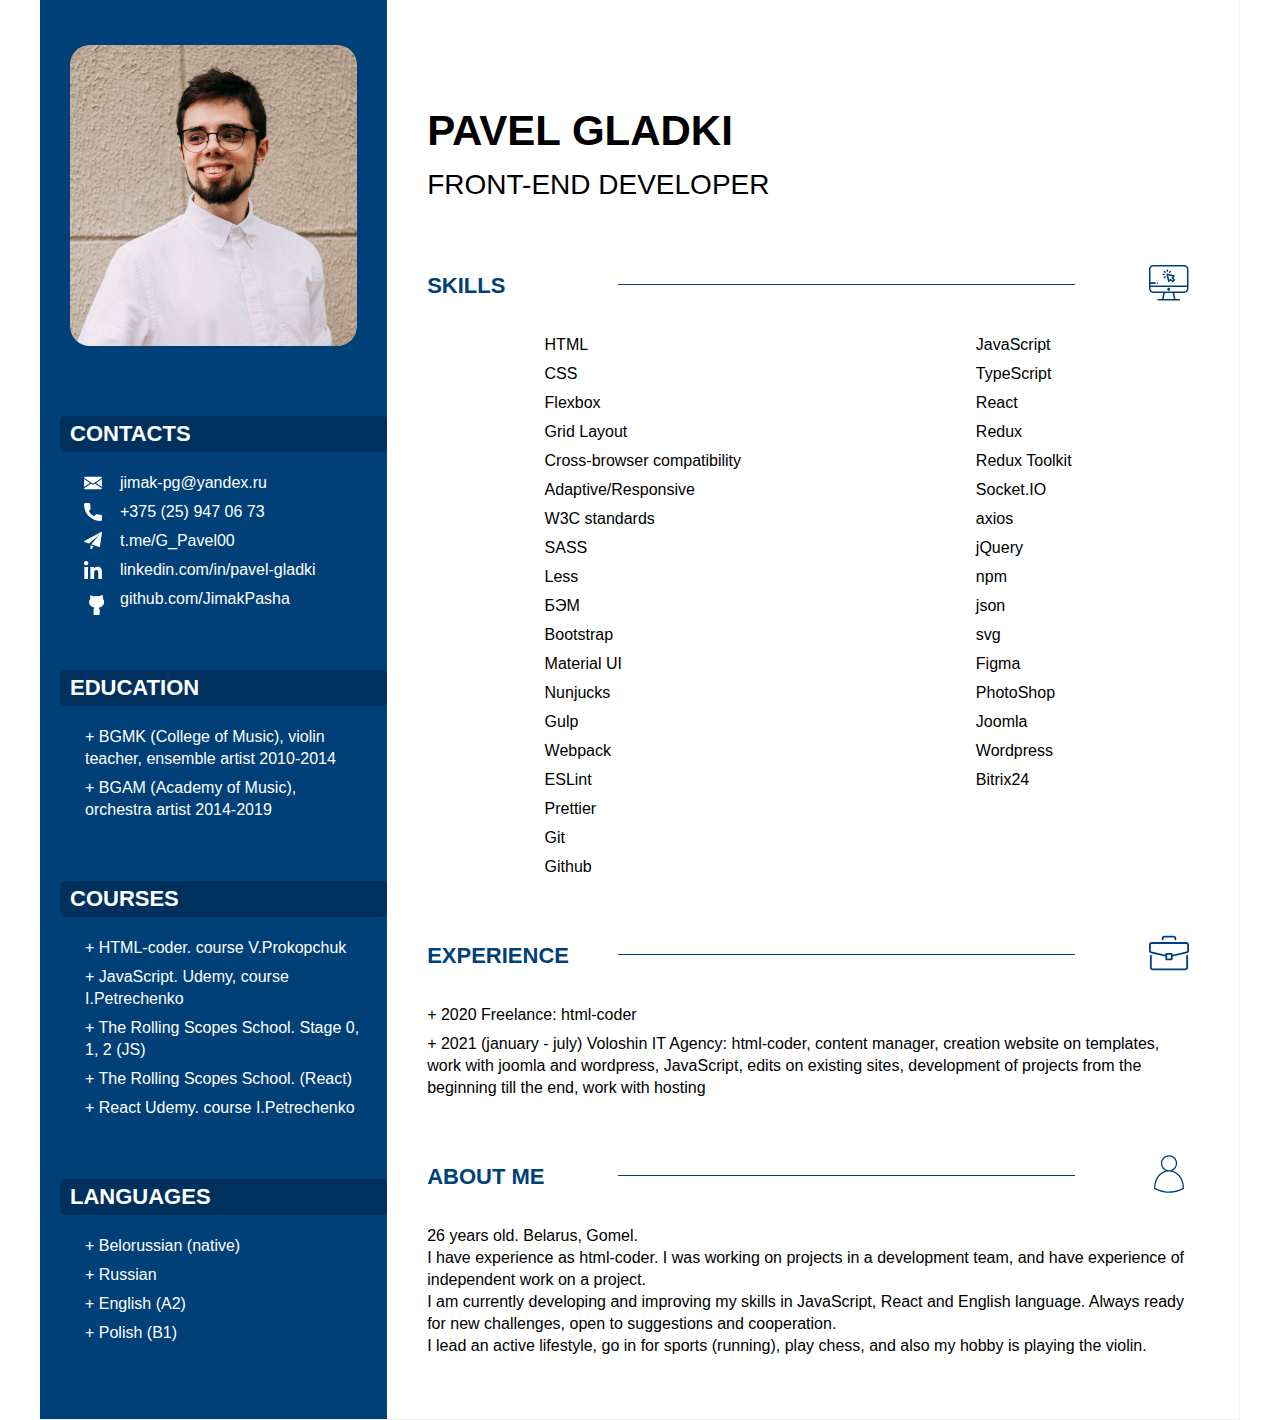
==== index.html @ 6c715ad6 "feat: add technologes" ====
<!DOCTYPE html>
<html lang="ru">

<head>
	<meta charset="UTF-8">
	<meta name="viewport" content="width=1200">
	<title>Pavel Gladki</title>
	<link rel="stylesheet" href="style.min.css">
	<link rel="shor tcut icon" href="assets/images/favicon.ico">
</head>

<body>

	<main class="main">
		<aside class="aside">
			<img class="aside__img" src="assets/images/avatar.jpg" alt="pavel">
			<div class="aside__content">
				<div class="contacts aside__block">
					<h4 class="contacts__title title aside__title">
						Contacts
					</h4>
					<ul class="contacts__list aside__list">
						<li class="contacts__item contacts__item--mail">
							<a class="contacts__item-link" href="mailto:jimak-pg@yandex.ru">
								jimak-pg@yandex.ru
							</a>
						</li>
						<li class="contacts__item contacts__item--phone">
							<a class="contacts__item-link" href="tel:+375259470673">
								+375 (25) 947 06 73
							</a>
						</li>
						<li class="contacts__item contacts__item--telegram">
							<a class="contacts__item-link" href="https://t.me/G_Pavel00" target="_blank">
								t.me/G_Pavel00
							</a>
						</li>
						<li class="contacts__item contacts__item--in">
							<a class="contacts__item-link" href="https://www.linkedin.com/in/pavel-gladki" target="_blank">
								linkedin.com/in/pavel-gladki
							</a>
						</li>
						<li class="contacts__item contacts__item--gh">
							<a class="contacts__item-link" href="https://github.com/JimakPasha" target="_blank">
								github.com/JimakPasha
							</a>
						</li>
					</ul>
				</div>
				<div class="education aside__block">
					<h4 class="education__title title aside__title">
						Education
					</h4>
					<ul class="education__list aside__list">
						<li class="education__item">
							+ BGMK (College of Music), violin teacher, ensemble artist 2010-2014
						</li>
						<li class="education__item">
							+ BGAM (Academy of Music), orchestra artist 2014-2019
						</li>
					</ul>
				</div>
				<div class="courses aside__block">
					<h4 class="courses__title title aside__title">
						Courses
					</h4>
					<ul class="courses__list aside__list">
						<li class="courses__item">
							+ HTML-coder. course V.Prokopchuk
						</li>
						<li class="courses__item">
							+ JavaScript. Udemy, course I.Petrechenko
						</li>
						<li class="courses__item">
							+ The Rolling Scopes School. Stage 0, 1, 2 (JS)
						</li>
						<li class="courses__item">
							+ The Rolling Scopes School. (React)
						</li>
						<li class="courses__item">
							+ React Udemy. course I.Petrechenko
						</li>
					</ul>
				</div>
				<div class="languages aside__block">
					<h4 class="languages__title title aside__title">
						Languages
					</h4>
					<ul class="languages__list aside__list">
						<li class="languages__item">
							+ Belorussian (native)
						</li>
						<li class="languages__item">
							+ Russian
						</li>
						<li class="languages__item">
							+ English (A2)
						</li>
						<li class="languages__item">
							+ Polish (B1)
						</li>
					</ul>
				</div>
			</div>
		</aside>
		<section class="content">
			<div class="person">
				<h1 class="person__title">
					Pavel Gladki
				</h1>
				<h2 class="person__subtitle">
					Front-end Developer
				</h2>
			</div>
			<div class="skills content__block">
				<h4 class="skills__title title content__title">
					Skills
				</h4>
				<div class="skills__list-box">
					<ul class="skills__list">
						<li class="skills__item">HTML</li>
						<li class="skills__item">CSS</li>
						<li class="skills__item">Flexbox</li>
						<li class="skills__item">Grid Layout</li>
						<li class="skills__item">Cross-browser compatibility</li>
						<li class="skills__item">Adaptive/Responsive</li>
						<li class="skills__item">W3C standards</li>
						<li class="skills__item">SASS</li>
						<li class="skills__item">Less</li>
						<li class="skills__item">БЭМ</li>
						<li class="skills__item">Bootstrap</li>
						<li class="skills__item">Material UI</li>
						<li class="skills__item">Nunjucks</li>
						<li class="skills__item">Gulp</li>
						<li class="skills__item">Webpack</li>
						<li class="skills__item">ESLint</li>
						<li class="skills__item">Prettier</li>
						<li class="skills__item">Git</li>
						<li class="skills__item">Github</li>
					</ul>
					<ul class="skills__list">
						<li class="skills__item">JavaScript</li>
						<li class="skills__item">TypeScript</li>
						<li class="skills__item">React</li>
						<li class="skills__item">Redux</li>
						<li class="skills__item">Redux Toolkit</li>
						<li class="skills__item">Socket.IO</li>
						<li class="skills__item">axios</li>
						<li class="skills__item">jQuery</li>
						<li class="skills__item">npm</li>
						<li class="skills__item">json</li>
						<li class="skills__item">svg</li>
						<li class="skills__item">Figma</li>
						<li class="skills__item">PhotoShop</li>
						<li class="skills__item">Joomla</li>
						<li class="skills__item">Wordpress</li>
						<li class="skills__item">Bitrix24</li>
					</ul>
				</div>
			</div>
			<div class="experience content__block">
				<h4 class="experience__title title content__title">
					Experience
				</h4>
				<ul class="experience__list">
					<li class="experience__item">
						+ 2020 Freelance: html-coder
					</li>
					<li class="experience__item">
						+ 2021 (january - july) Voloshin IT Agency: html-coder, content manager, creation website on templates,
						work with joomla and wordpress, JavaScript, edits on existing sites, development of projects from the beginning till the end, work with hosting
					</li>
				</ul>
			</div>
			<!-- <div class="projects content__block">
				<h4 class="projects__title title content__title">
					Портфолио
				</h4>
				<ul class="projects__list">
					<li class="projects__item">
						<h5 class="projects__title">
							Online-Zoo
						</h5>
						<div class="projects__item-links">
							<a class="projects__item-link--ghp"
								href="https://rolling-scopes-school.github.io/jimakpasha-JSFE2021Q1/online-zoo/">
								посмотреть проект
							</a>
							<a class="projects__item-link--gh" href="#">
								посмотреть код на github
							</a>
							<p class="projects__item-descr">
								html, css, sass, js, gulp
							</p>
						</div>
					</li>
				</ul>
			</div> -->
			<div class="about content__block">
				<h4 class="about__title title content__title">
					About me
				</h4>
				<p class="about__text">
					26 years old. Belarus, Gomel.
				</p>
				<p class="about__text">
					I have experience as html-coder. I was working on projects in a development team, and have experience of independent work on a project.
				</p>
				<p class="about__text">
					I am currently developing and improving my skills in JavaScript, React and English language. Always
					ready for new challenges, open to suggestions and cooperation.
				</p>
				<p class="about__text">
					I lead an active lifestyle, go in for sports (running), play chess, and also my hobby is playing the violin.
				</p>
			</div>
		</section>
	</main>

</body>

</html>
---- style.min.css ----
html{box-sizing:border-box}*,::after,::before{box-sizing:inherit}ol[class],ul[class]{padding:0}blockquote,body,dd,dl,figcaption,figure,h1,h2,h3,h4,h5,h6,li,ol[class],p,ul[class]{font-weight:400;margin:0}ul[class]{list-style:none}img{max-width:100%;display:block}button,input,select,textarea{font:inherit}a{text-decoration:none;color:inherit}body{font-family:Raleway,sans-serif;min-width:1200px;margin:0 auto;line-height:22px}li{margin-bottom:7px}li:last-child{margin-bottom:0}.title{font-size:22px;line-height:36px;text-transform:uppercase;font-weight:600}.aside__title{background-color:#00315e;padding:0 10px;margin-bottom:20px;border-radius:5px}.aside__list li{padding-left:25px;padding-right:25px}.aside__block,.content__block{margin-bottom:60px}.content__title{color:#004078;position:relative;margin-bottom:30px}.content__title::before{content:'';position:absolute;top:45%;right:15%;width:60%;height:1px;background-color:#004078}.content__title::after{content:'';background-repeat:no-repeat;background-position:center center;background-size:cover;position:absolute;top:-5px;right:0;width:40px;height:40px}.person__title{font-size:22px;line-height:26px;font-weight:700}.person__subtitle{font-size:18px;line-height:24px}.main{max-width:1200px;border-right:1px solid rgba(221,221,221,.5);border-bottom:1px solid rgba(221,221,221,.5);margin:0 auto;display:flex;justify-content:space-between}.aside{width:30%;padding:15px 0;background-color:#004078;margin-right:40px;color:#fff}.aside__img{padding:30px;border-radius:50px;margin-bottom:40px}.aside__content{padding-left:20px}.contacts__item-link{transition:all .3s}.contacts__item-link:hover{text-decoration:underline}.content{width:70%;margin-top:40px;padding-right:50px}.contacts__list .contacts__item{padding-left:60px}.contacts__item{position:relative;margin-bottom:7px}.contacts__item:last-child{margin-bottom:0}.contacts__item::before{content:'';position:absolute;top:10%;left:24px;background-repeat:no-repeat;background-position:center center;background-size:cover;width:18px;height:18px}.contacts__item--mail::before{background-image:url(assets/images/email.svg)}.contacts__item--phone::before{background-image:url(assets/images/phone.svg)}.contacts__item--telegram::before{background-image:url(assets/images/telegram.svg)}.contacts__item--in::before{background-image:url(assets/images/linkedin.svg)}.contacts__item--gh::before{background-image:url(assets/images/github.svg);width:25px;height:25px}.person{padding:60px 0;text-transform:uppercase}.person__title{font-size:42px;line-height:62px}.person__subtitle{font-size:28px;line-height:46px}.about__title::after{background-image:url(assets/images/about.svg)}.skills__list-box{display:flex;justify-content:space-around}.skills__title::after{background-image:url(assets/images/skills.svg)}.experience__title::after{background-image:url(assets/images/experience.svg)}.projects__item-links{display:flex;justify-content:space-between}
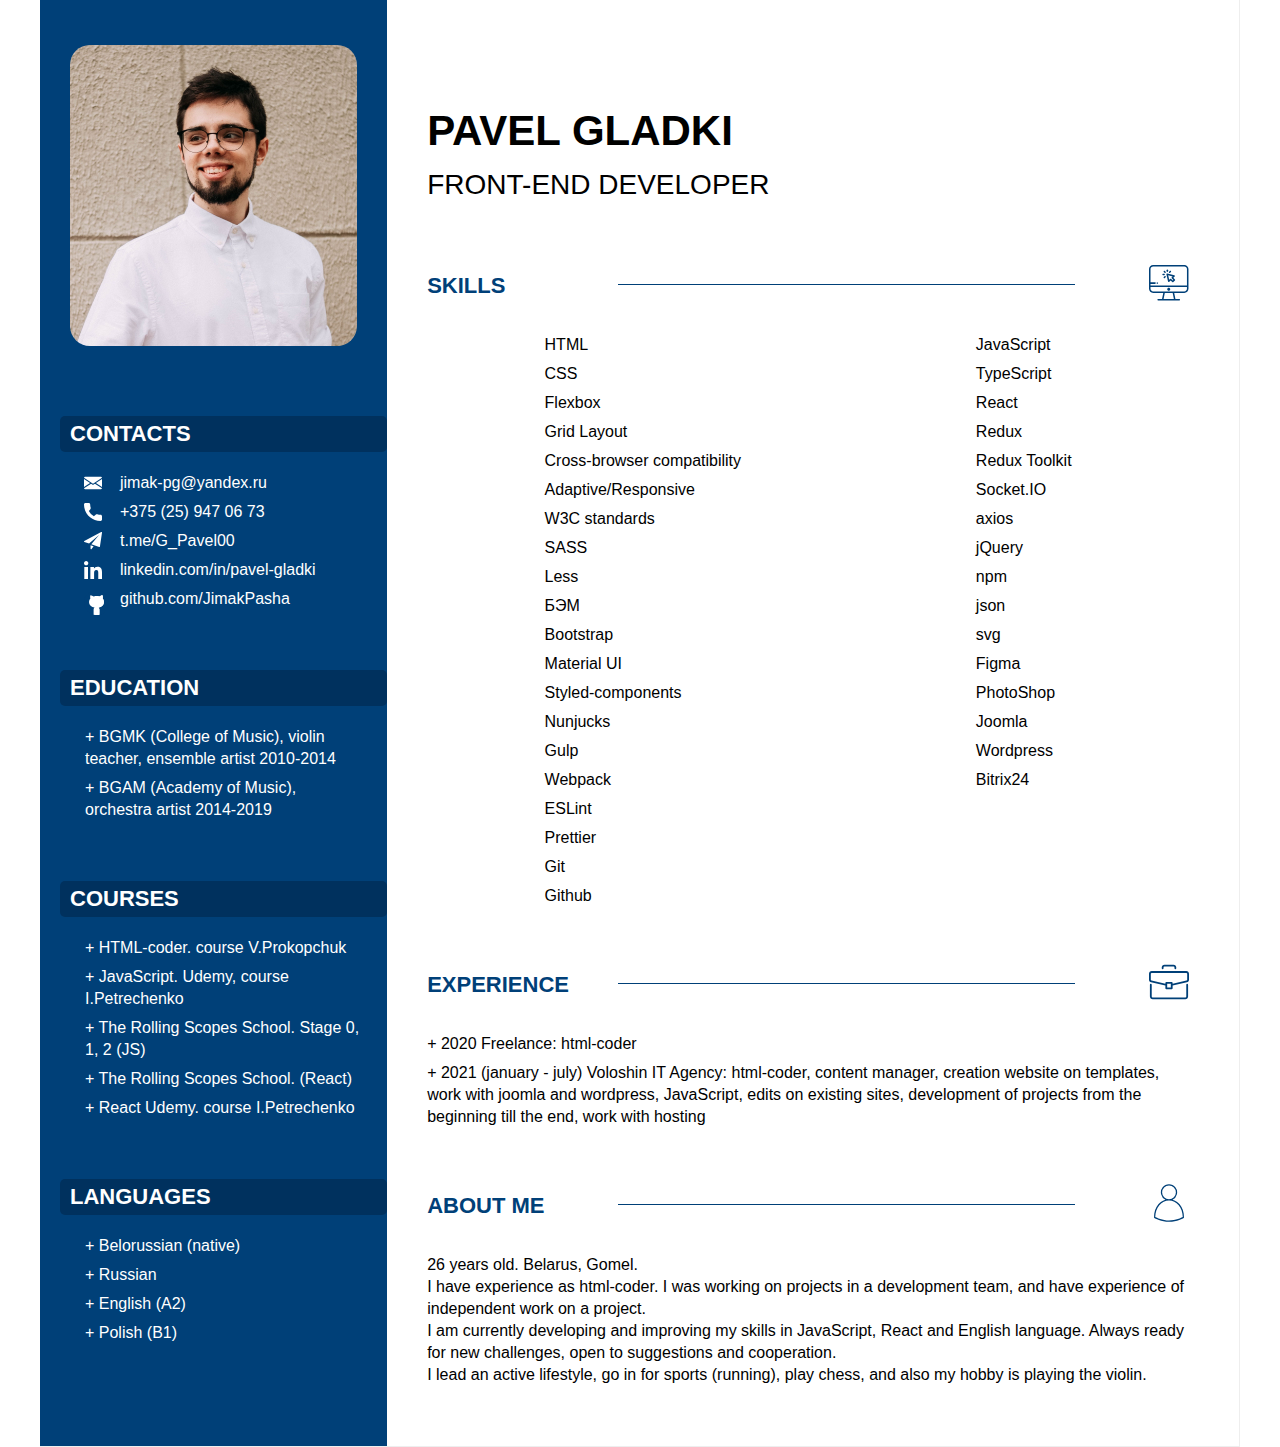
==== commit f43aed30: "feat: add skill" ====
--- a/index.html
+++ b/index.html
@@ -130,6 +130,7 @@
 						<li class="skills__item">БЭМ</li>
 						<li class="skills__item">Bootstrap</li>
 						<li class="skills__item">Material UI</li>
+						<li class="skills__item">Styled-components</li>
 						<li class="skills__item">Nunjucks</li>
 						<li class="skills__item">Gulp</li>
 						<li class="skills__item">Webpack</li>
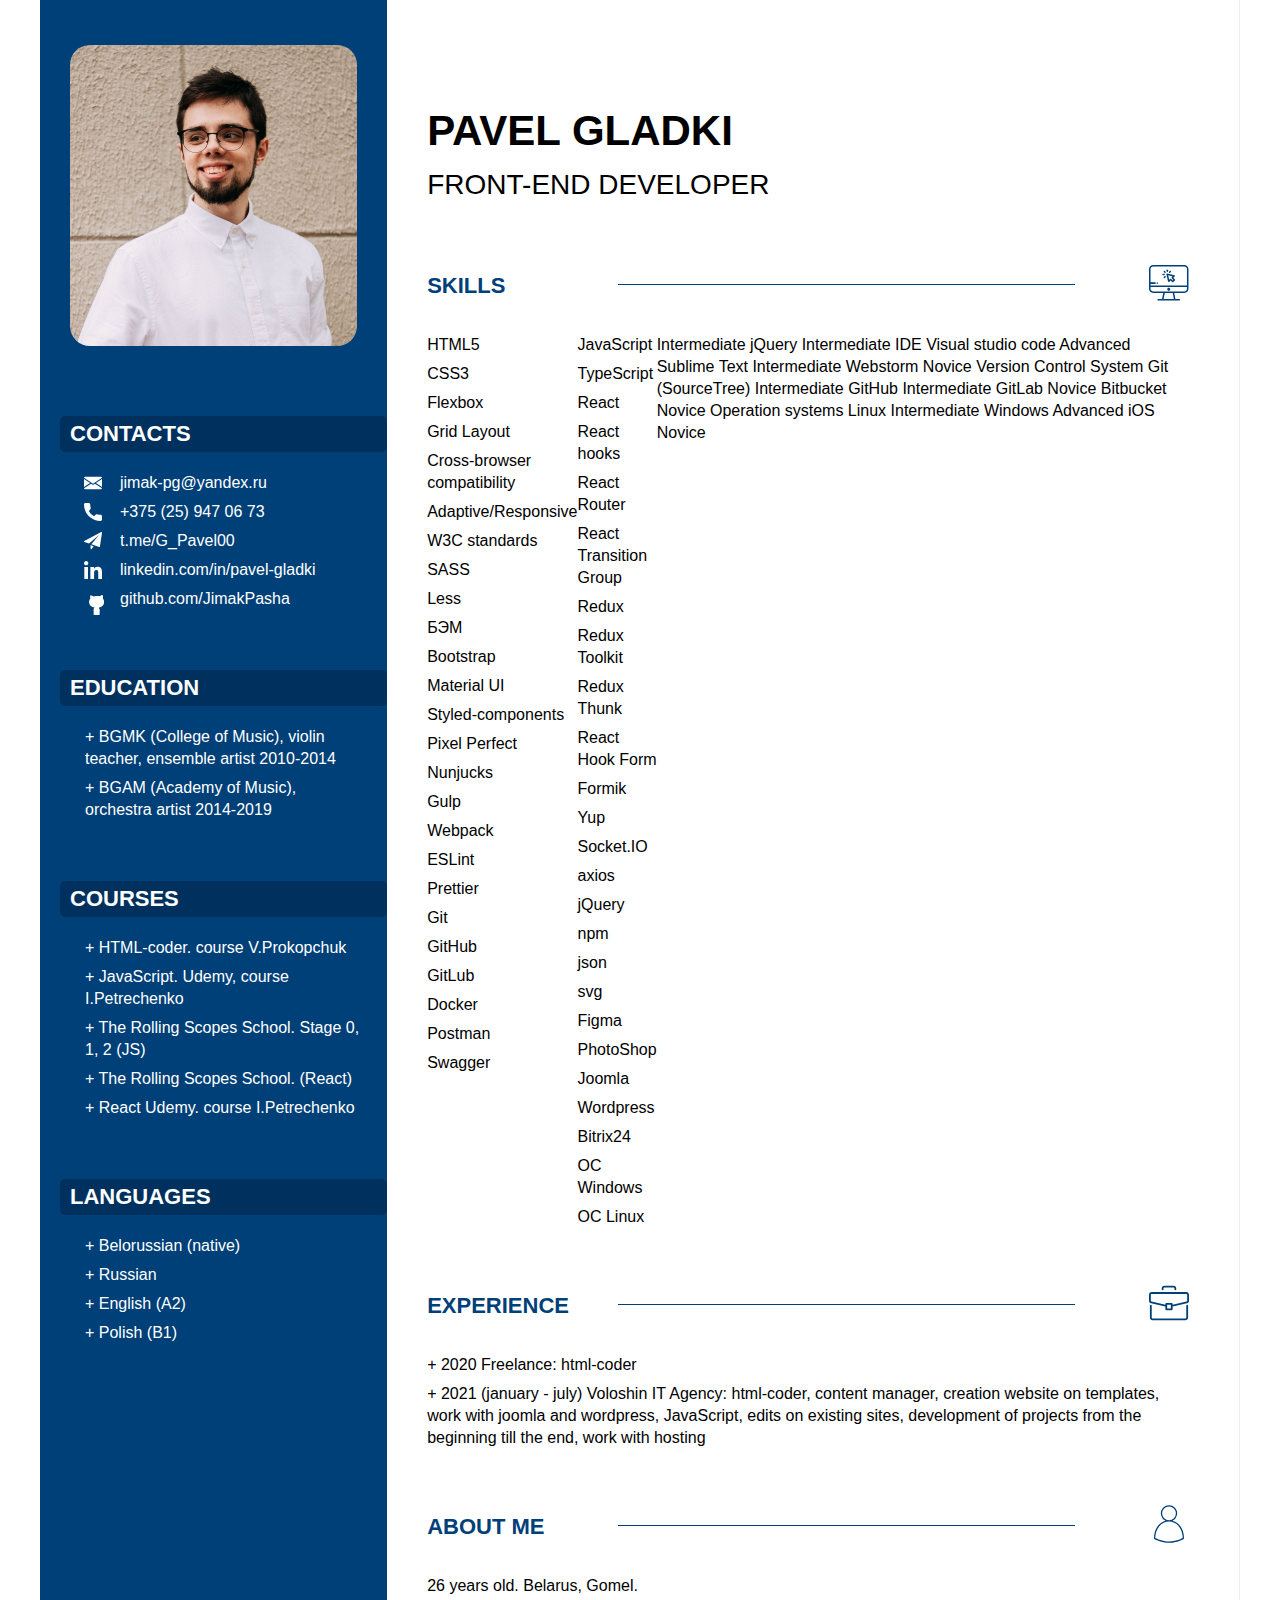
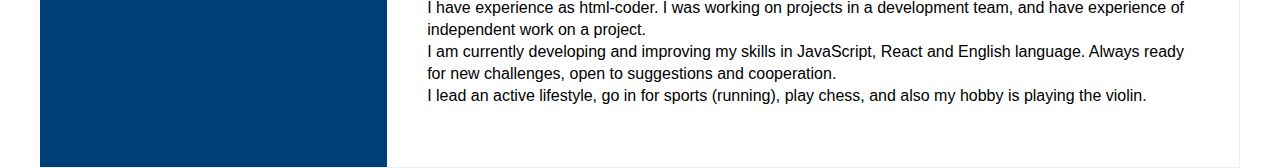
==== commit fabc345e: "fix: add skills" ====
--- a/index.html
+++ b/index.html
@@ -118,8 +118,8 @@
 				</h4>
 				<div class="skills__list-box">
 					<ul class="skills__list">
-						<li class="skills__item">HTML</li>
-						<li class="skills__item">CSS</li>
+						<li class="skills__item">HTML5</li>
+						<li class="skills__item">CSS3</li>
 						<li class="skills__item">Flexbox</li>
 						<li class="skills__item">Grid Layout</li>
 						<li class="skills__item">Cross-browser compatibility</li>
@@ -131,20 +131,32 @@
 						<li class="skills__item">Bootstrap</li>
 						<li class="skills__item">Material UI</li>
 						<li class="skills__item">Styled-components</li>
+						<li class="skills__item">Pixel Perfect</li>
 						<li class="skills__item">Nunjucks</li>
 						<li class="skills__item">Gulp</li>
 						<li class="skills__item">Webpack</li>
 						<li class="skills__item">ESLint</li>
 						<li class="skills__item">Prettier</li>
 						<li class="skills__item">Git</li>
-						<li class="skills__item">Github</li>
+						<li class="skills__item">GitHub</li>
+						<li class="skills__item">GitLub</li>
+						<li class="skills__item">Docker</li>
+						<li class="skills__item">Postman</li>
+						<li class="skills__item">Swagger</li>
 					</ul>
 					<ul class="skills__list">
 						<li class="skills__item">JavaScript</li>
 						<li class="skills__item">TypeScript</li>
 						<li class="skills__item">React</li>
+						<li class="skills__item">React hooks</li>
+						<li class="skills__item">React Router</li>
+						<li class="skills__item">React Transition Group</li>
 						<li class="skills__item">Redux</li>
 						<li class="skills__item">Redux Toolkit</li>
+						<li class="skills__item">Redux Thunk</li>
+						<li class="skills__item">React Hook Form</li>
+						<li class="skills__item">Formik</li>
+						<li class="skills__item">Yup</li>
 						<li class="skills__item">Socket.IO</li>
 						<li class="skills__item">axios</li>
 						<li class="skills__item">jQuery</li>
@@ -156,7 +168,44 @@
 						<li class="skills__item">Joomla</li>
 						<li class="skills__item">Wordpress</li>
 						<li class="skills__item">Bitrix24</li>
-					</ul>
+						<li class="skills__item">OC Windows</li>
+						<li class="skills__item">OC Linux</li>
+					</ul>
+
+
+
+
+
+
+
+
+Intermediate
+jQuery
+Intermediate
+IDE
+Visual studio code
+Advanced
+Sublime Text
+Intermediate
+Webstorm
+Novice
+Version Control System
+Git (SourceTree)
+Intermediate
+GitHub
+Intermediate
+GitLab
+Novice
+Bitbucket
+Novice
+Operation systems
+Linux
+Intermediate
+Windows
+Advanced
+iOS
+Novice
+
 				</div>
 			</div>
 			<div class="experience content__block">
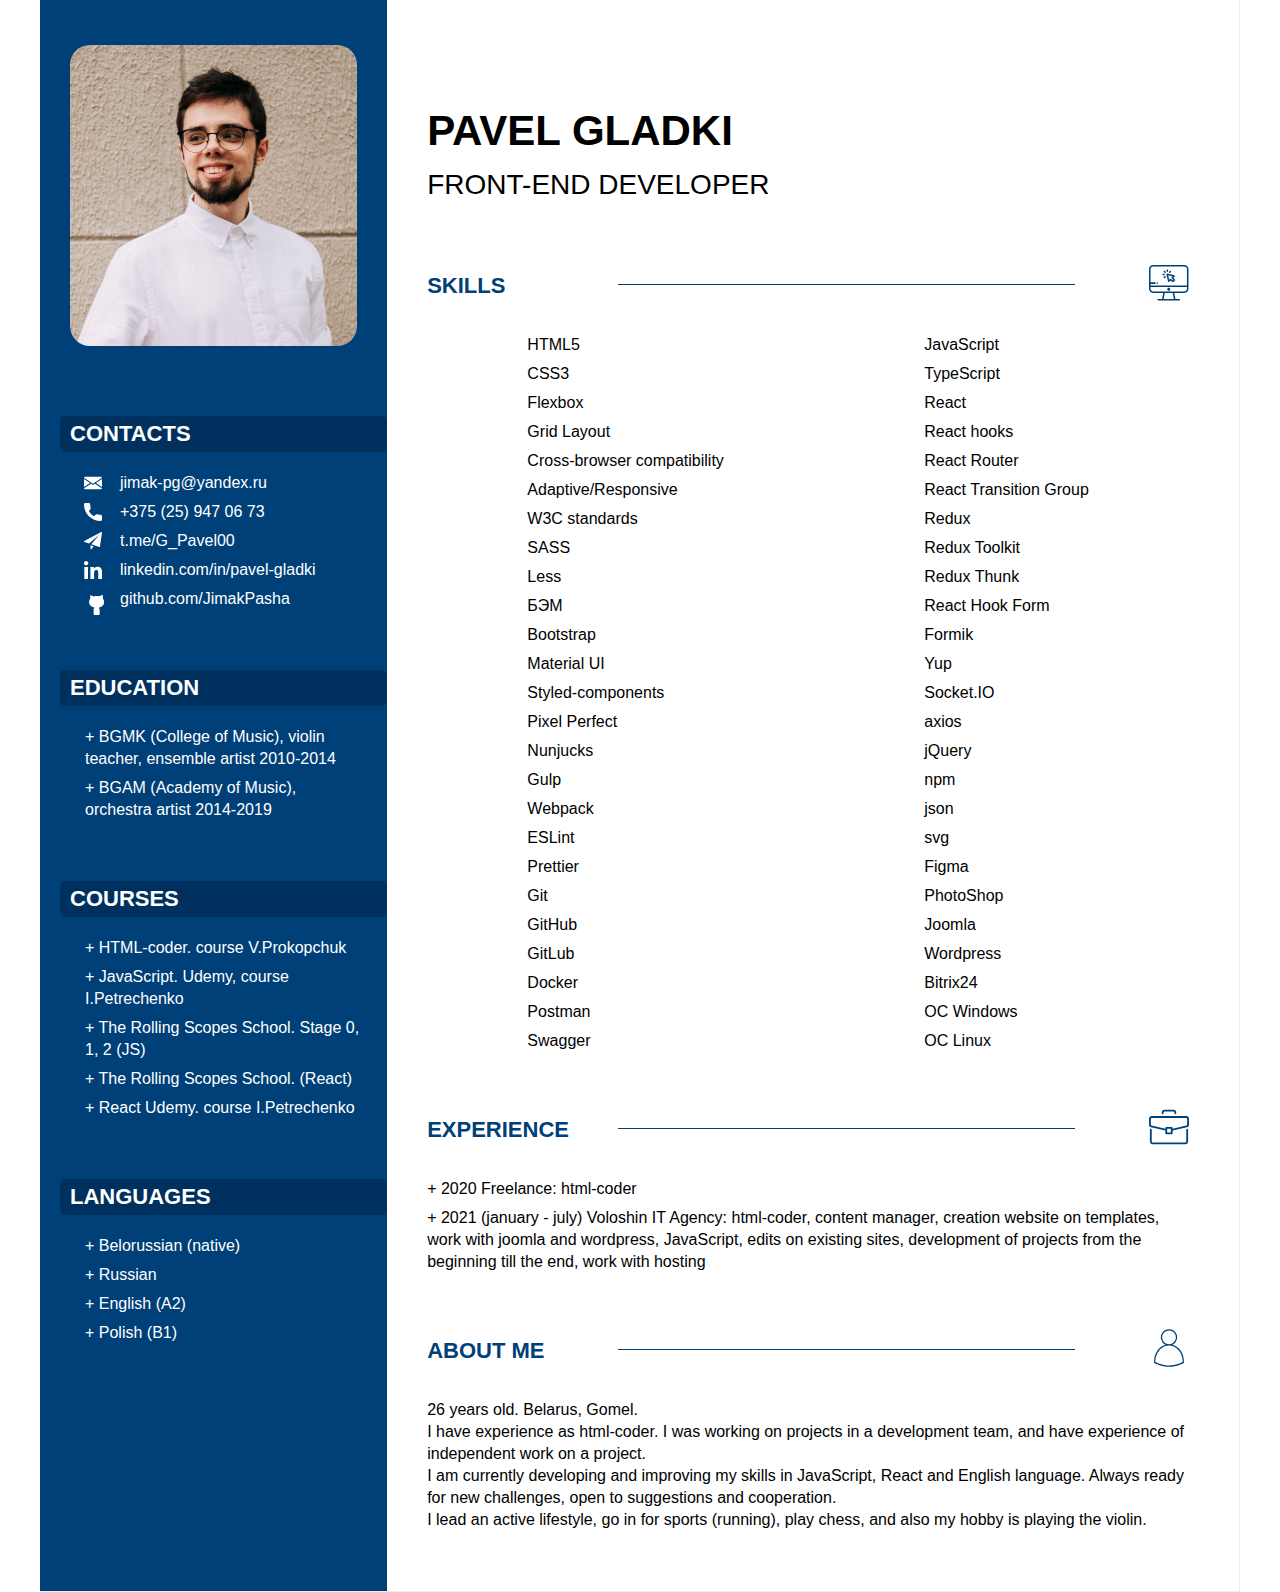
==== commit 0e72b67d: "fix: remove text" ====
--- a/index.html
+++ b/index.html
@@ -171,41 +171,6 @@
 						<li class="skills__item">OC Windows</li>
 						<li class="skills__item">OC Linux</li>
 					</ul>
-
-
-
-
-
-
-
-
-Intermediate
-jQuery
-Intermediate
-IDE
-Visual studio code
-Advanced
-Sublime Text
-Intermediate
-Webstorm
-Novice
-Version Control System
-Git (SourceTree)
-Intermediate
-GitHub
-Intermediate
-GitLab
-Novice
-Bitbucket
-Novice
-Operation systems
-Linux
-Intermediate
-Windows
-Advanced
-iOS
-Novice
-
 				</div>
 			</div>
 			<div class="experience content__block">
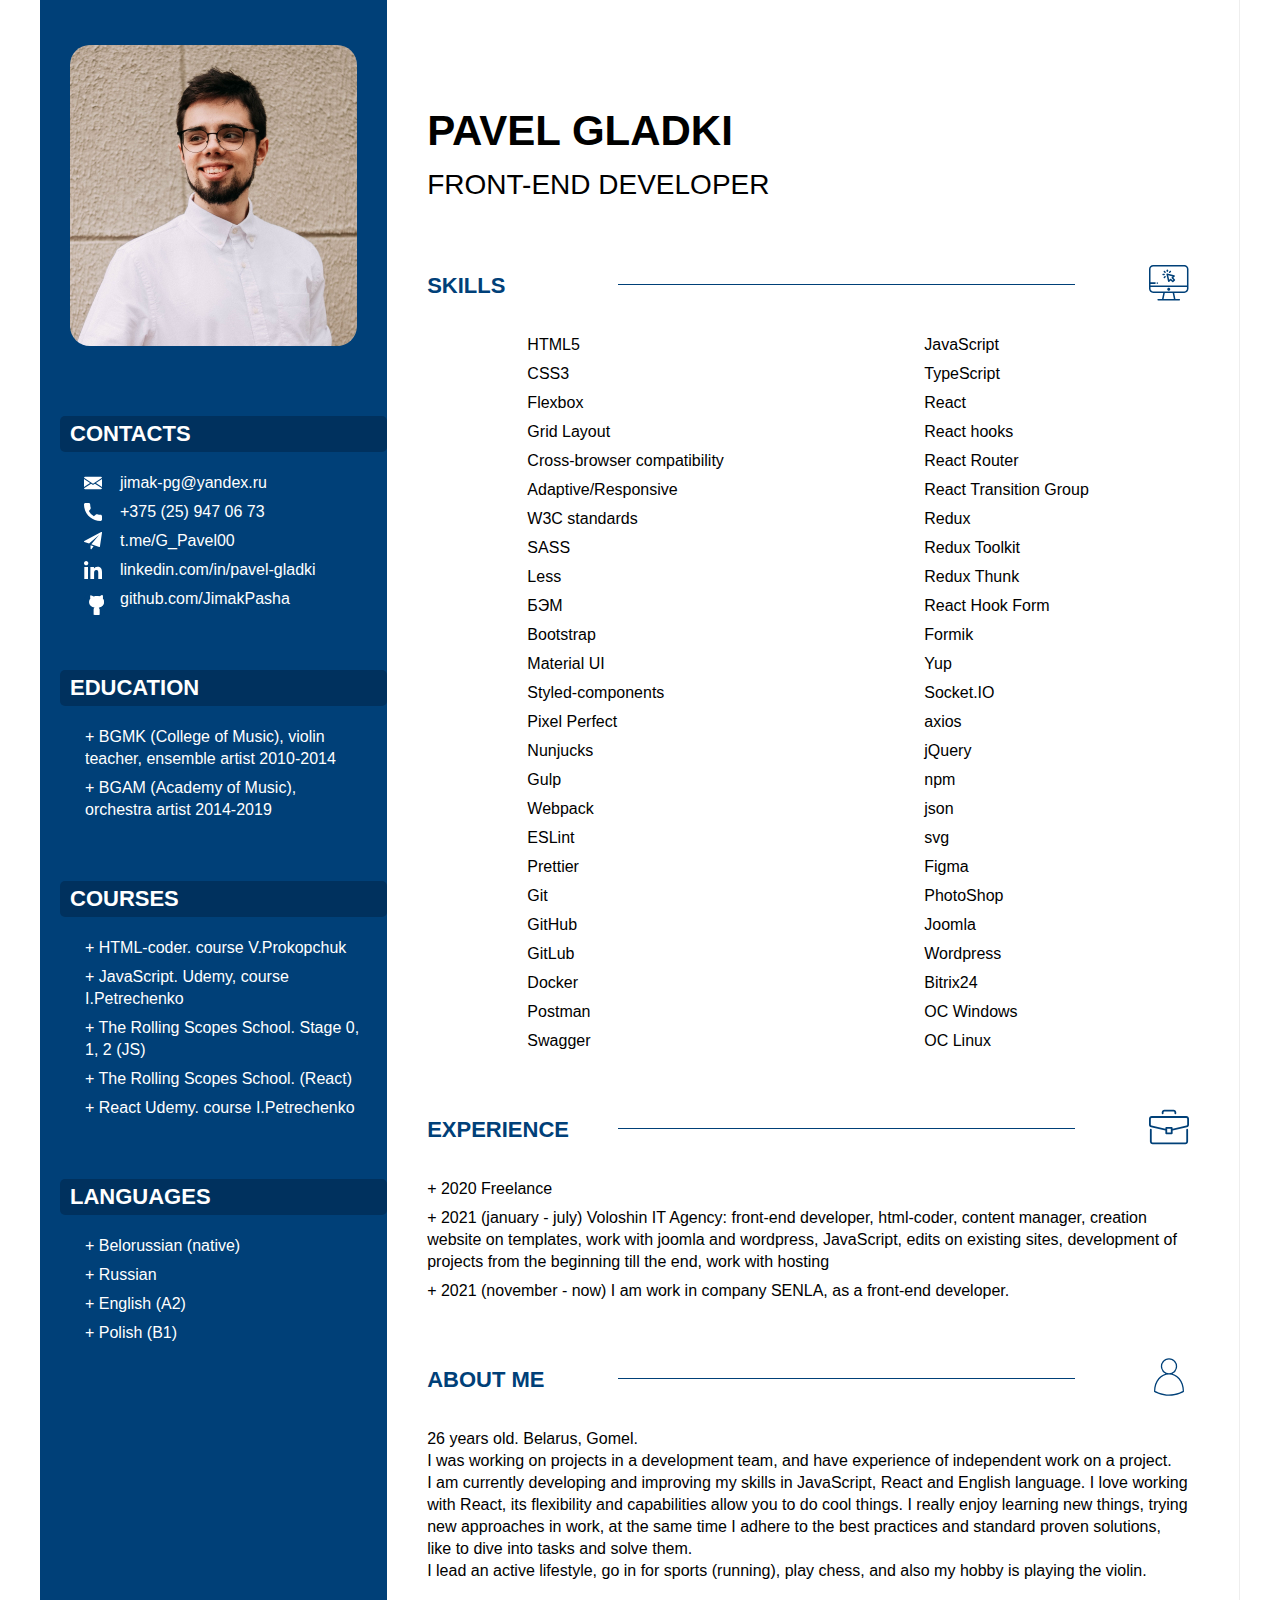
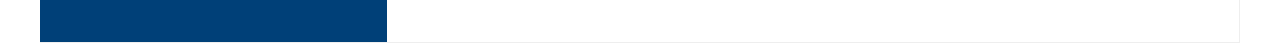
==== commit 45ffe020: "Update index.html" ====
--- a/index.html
+++ b/index.html
@@ -179,11 +179,14 @@
 				</h4>
 				<ul class="experience__list">
 					<li class="experience__item">
-						+ 2020 Freelance: html-coder
+						+ 2020 Freelance
 					</li>
 					<li class="experience__item">
-						+ 2021 (january - july) Voloshin IT Agency: html-coder, content manager, creation website on templates,
+						+ 2021 (january - july) Voloshin IT Agency: front-end developer, html-coder, content manager, creation website on templates,
 						work with joomla and wordpress, JavaScript, edits on existing sites, development of projects from the beginning till the end, work with hosting
+					</li>
+					<li class="experience__item">
+						+ 2021 (november - now) I am work in company SENLA, as a front-end developer.
 					</li>
 				</ul>
 			</div>
@@ -219,11 +222,11 @@
 					26 years old. Belarus, Gomel.
 				</p>
 				<p class="about__text">
-					I have experience as html-coder. I was working on projects in a development team, and have experience of independent work on a project.
-				</p>
-				<p class="about__text">
-					I am currently developing and improving my skills in JavaScript, React and English language. Always
-					ready for new challenges, open to suggestions and cooperation.
+					I was working on projects in a development team, and have experience of independent work on a project.
+				</p>
+				<p class="about__text">
+					I am currently developing and improving my skills in JavaScript, React and English language.
+					I love working with React, its flexibility and capabilities allow you to do cool things. I really enjoy learning new things, trying new approaches in work, at the same time I adhere to the best practices and standard proven solutions, like to dive into tasks and solve them.
 				</p>
 				<p class="about__text">
 					I lead an active lifestyle, go in for sports (running), play chess, and also my hobby is playing the violin.
@@ -234,4 +237,4 @@
 
 </body>
 
-</html>+</html>
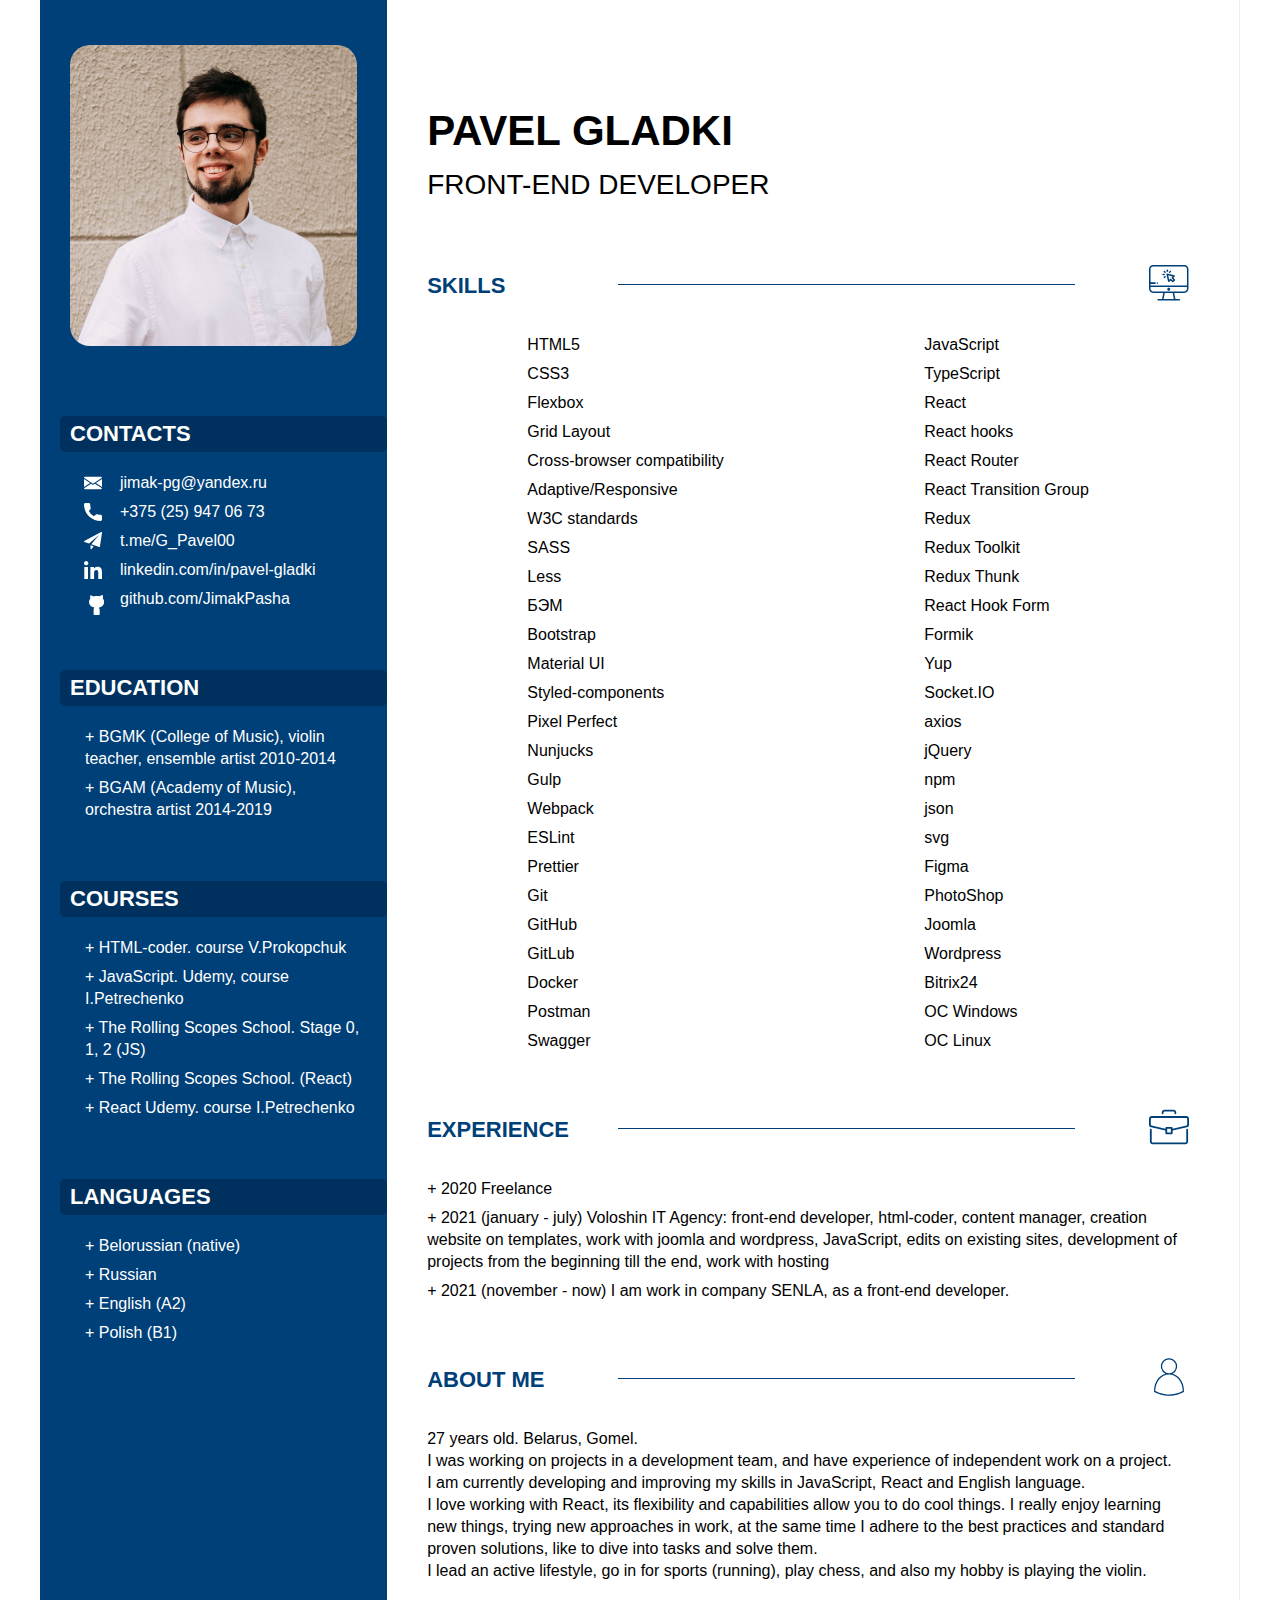
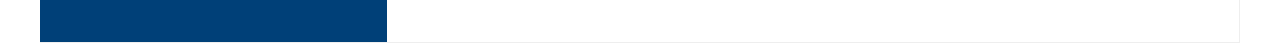
==== commit 658a2b95: "Update index.html" ====
--- a/index.html
+++ b/index.html
@@ -219,13 +219,15 @@
 					About me
 				</h4>
 				<p class="about__text">
-					26 years old. Belarus, Gomel.
+					27 years old. Belarus, Gomel.
 				</p>
 				<p class="about__text">
 					I was working on projects in a development team, and have experience of independent work on a project.
 				</p>
 				<p class="about__text">
 					I am currently developing and improving my skills in JavaScript, React and English language.
+				</p>
+				<p class="about__text">
 					I love working with React, its flexibility and capabilities allow you to do cool things. I really enjoy learning new things, trying new approaches in work, at the same time I adhere to the best practices and standard proven solutions, like to dive into tasks and solve them.
 				</p>
 				<p class="about__text">
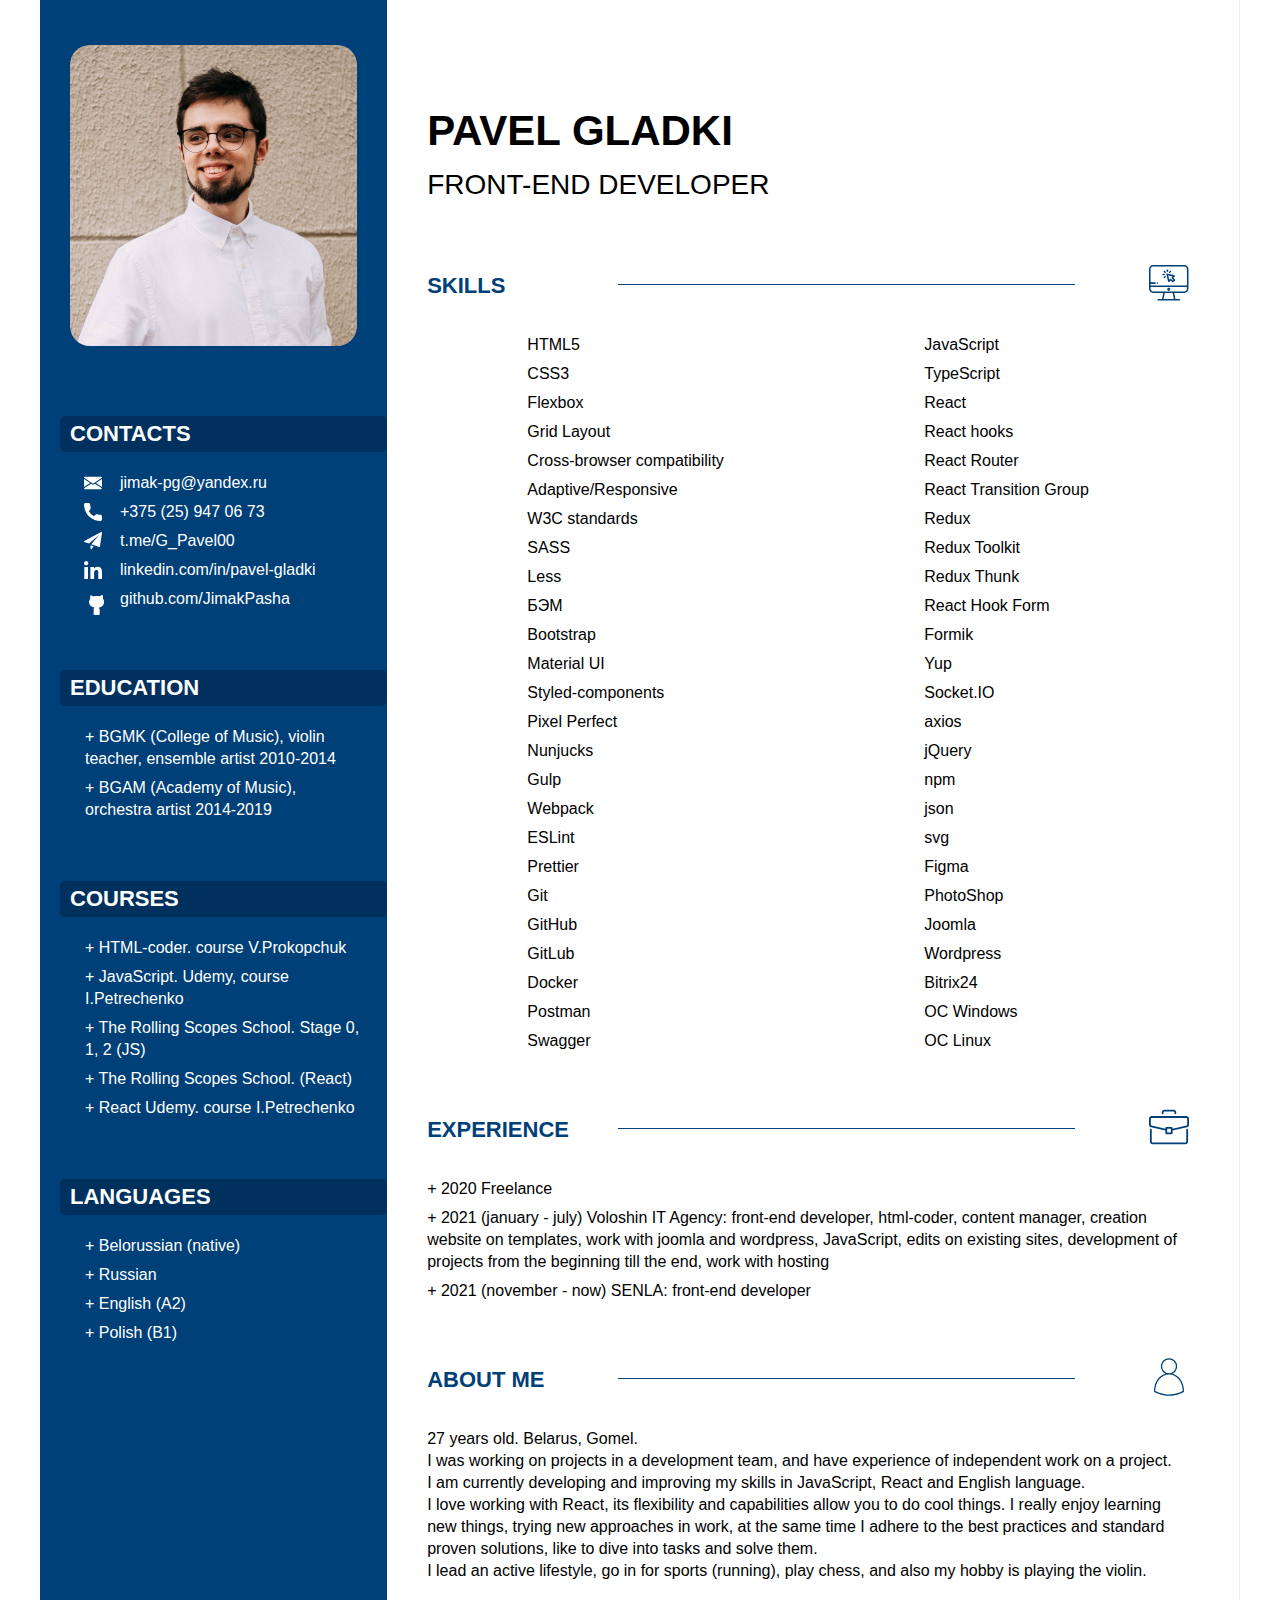
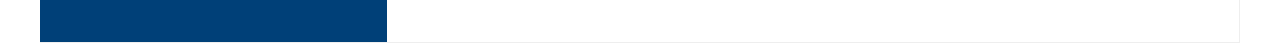
==== commit e71738f8: "Update index.html" ====
--- a/index.html
+++ b/index.html
@@ -186,7 +186,7 @@
 						work with joomla and wordpress, JavaScript, edits on existing sites, development of projects from the beginning till the end, work with hosting
 					</li>
 					<li class="experience__item">
-						+ 2021 (november - now) I am work in company SENLA, as a front-end developer.
+						+ 2021 (november - now) SENLA: front-end developer
 					</li>
 				</ul>
 			</div>
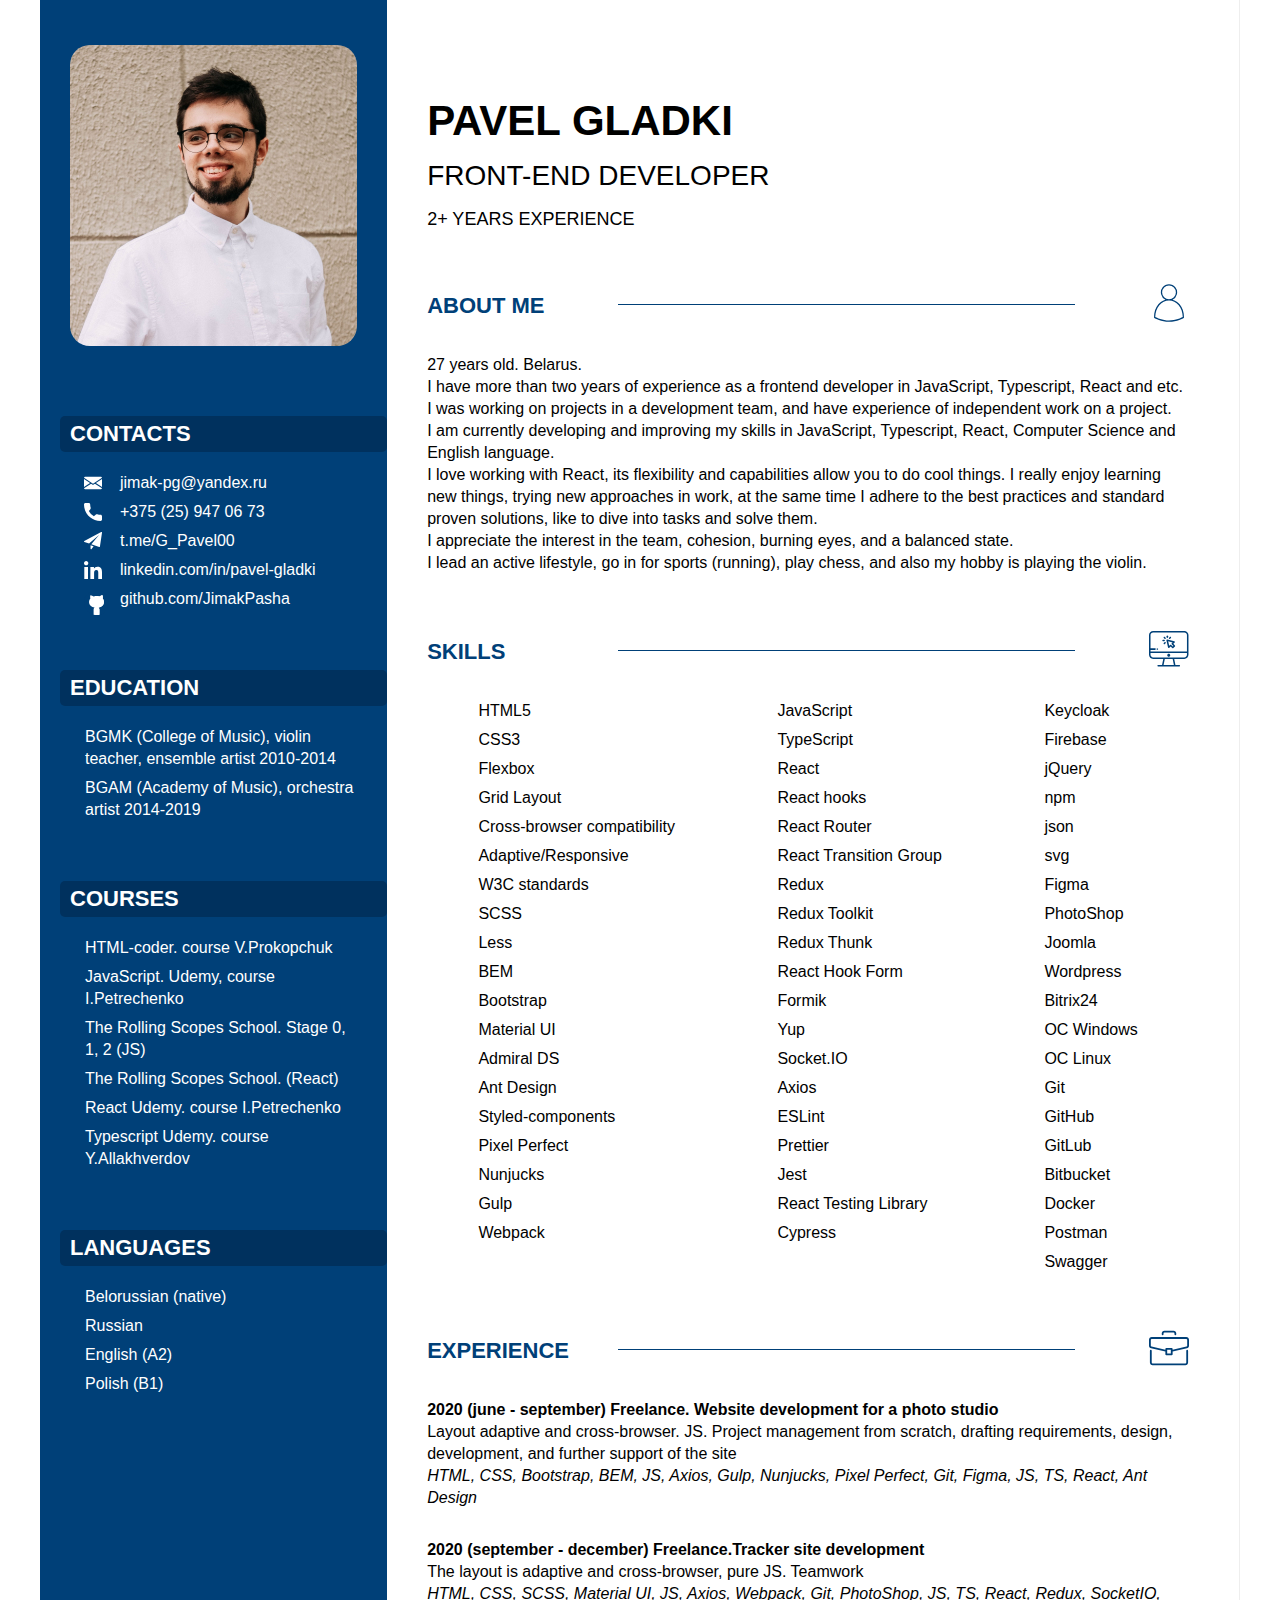
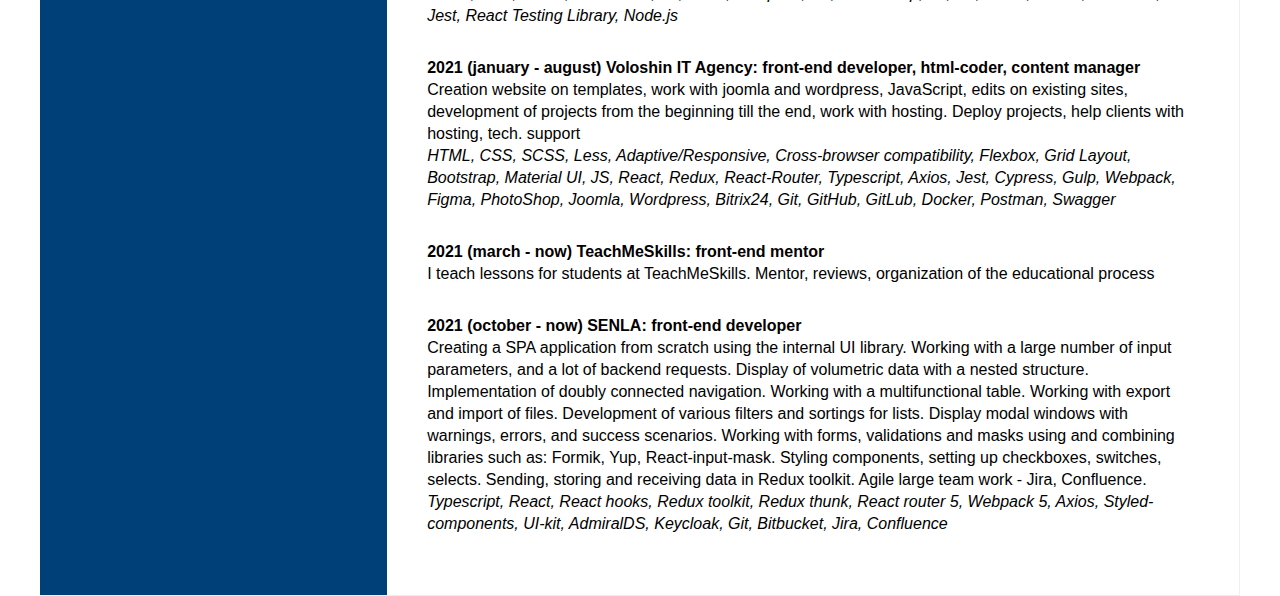
==== commit 43221919: "fix: grammar mistake" ====
--- a/index.html
+++ b/index.html
@@ -1,242 +1,284 @@
 <!DOCTYPE html>
-<html lang="ru">
+<html lang="eng">
+  <head>
+    <meta charset="UTF-8" />
+    <meta name="viewport" content="width=1200" />
+    <title>Pavel Gladki</title>
+    <link rel="stylesheet" href="style.min.css" />
+    <link rel="shor tcut icon" href="assets/images/favicon.ico" />
+  </head>
 
-<head>
-	<meta charset="UTF-8">
-	<meta name="viewport" content="width=1200">
-	<title>Pavel Gladki</title>
-	<link rel="stylesheet" href="style.min.css">
-	<link rel="shor tcut icon" href="assets/images/favicon.ico">
-</head>
-
-<body>
-
-	<main class="main">
-		<aside class="aside">
-			<img class="aside__img" src="assets/images/avatar.jpg" alt="pavel">
-			<div class="aside__content">
-				<div class="contacts aside__block">
-					<h4 class="contacts__title title aside__title">
-						Contacts
-					</h4>
-					<ul class="contacts__list aside__list">
-						<li class="contacts__item contacts__item--mail">
-							<a class="contacts__item-link" href="mailto:jimak-pg@yandex.ru">
-								jimak-pg@yandex.ru
-							</a>
-						</li>
-						<li class="contacts__item contacts__item--phone">
-							<a class="contacts__item-link" href="tel:+375259470673">
-								+375 (25) 947 06 73
-							</a>
-						</li>
-						<li class="contacts__item contacts__item--telegram">
-							<a class="contacts__item-link" href="https://t.me/G_Pavel00" target="_blank">
-								t.me/G_Pavel00
-							</a>
-						</li>
-						<li class="contacts__item contacts__item--in">
-							<a class="contacts__item-link" href="https://www.linkedin.com/in/pavel-gladki" target="_blank">
-								linkedin.com/in/pavel-gladki
-							</a>
-						</li>
-						<li class="contacts__item contacts__item--gh">
-							<a class="contacts__item-link" href="https://github.com/JimakPasha" target="_blank">
-								github.com/JimakPasha
-							</a>
-						</li>
-					</ul>
-				</div>
-				<div class="education aside__block">
-					<h4 class="education__title title aside__title">
-						Education
-					</h4>
-					<ul class="education__list aside__list">
-						<li class="education__item">
-							+ BGMK (College of Music), violin teacher, ensemble artist 2010-2014
-						</li>
-						<li class="education__item">
-							+ BGAM (Academy of Music), orchestra artist 2014-2019
-						</li>
-					</ul>
-				</div>
-				<div class="courses aside__block">
-					<h4 class="courses__title title aside__title">
-						Courses
-					</h4>
-					<ul class="courses__list aside__list">
-						<li class="courses__item">
-							+ HTML-coder. course V.Prokopchuk
-						</li>
-						<li class="courses__item">
-							+ JavaScript. Udemy, course I.Petrechenko
-						</li>
-						<li class="courses__item">
-							+ The Rolling Scopes School. Stage 0, 1, 2 (JS)
-						</li>
-						<li class="courses__item">
-							+ The Rolling Scopes School. (React)
-						</li>
-						<li class="courses__item">
-							+ React Udemy. course I.Petrechenko
-						</li>
-					</ul>
-				</div>
-				<div class="languages aside__block">
-					<h4 class="languages__title title aside__title">
-						Languages
-					</h4>
-					<ul class="languages__list aside__list">
-						<li class="languages__item">
-							+ Belorussian (native)
-						</li>
-						<li class="languages__item">
-							+ Russian
-						</li>
-						<li class="languages__item">
-							+ English (A2)
-						</li>
-						<li class="languages__item">
-							+ Polish (B1)
-						</li>
-					</ul>
-				</div>
-			</div>
-		</aside>
-		<section class="content">
-			<div class="person">
-				<h1 class="person__title">
-					Pavel Gladki
-				</h1>
-				<h2 class="person__subtitle">
-					Front-end Developer
-				</h2>
-			</div>
-			<div class="skills content__block">
-				<h4 class="skills__title title content__title">
-					Skills
-				</h4>
-				<div class="skills__list-box">
-					<ul class="skills__list">
-						<li class="skills__item">HTML5</li>
-						<li class="skills__item">CSS3</li>
-						<li class="skills__item">Flexbox</li>
-						<li class="skills__item">Grid Layout</li>
-						<li class="skills__item">Cross-browser compatibility</li>
-						<li class="skills__item">Adaptive/Responsive</li>
-						<li class="skills__item">W3C standards</li>
-						<li class="skills__item">SASS</li>
-						<li class="skills__item">Less</li>
-						<li class="skills__item">БЭМ</li>
-						<li class="skills__item">Bootstrap</li>
-						<li class="skills__item">Material UI</li>
-						<li class="skills__item">Styled-components</li>
-						<li class="skills__item">Pixel Perfect</li>
-						<li class="skills__item">Nunjucks</li>
-						<li class="skills__item">Gulp</li>
-						<li class="skills__item">Webpack</li>
-						<li class="skills__item">ESLint</li>
-						<li class="skills__item">Prettier</li>
-						<li class="skills__item">Git</li>
-						<li class="skills__item">GitHub</li>
-						<li class="skills__item">GitLub</li>
-						<li class="skills__item">Docker</li>
-						<li class="skills__item">Postman</li>
-						<li class="skills__item">Swagger</li>
-					</ul>
-					<ul class="skills__list">
-						<li class="skills__item">JavaScript</li>
-						<li class="skills__item">TypeScript</li>
-						<li class="skills__item">React</li>
-						<li class="skills__item">React hooks</li>
-						<li class="skills__item">React Router</li>
-						<li class="skills__item">React Transition Group</li>
-						<li class="skills__item">Redux</li>
-						<li class="skills__item">Redux Toolkit</li>
-						<li class="skills__item">Redux Thunk</li>
-						<li class="skills__item">React Hook Form</li>
-						<li class="skills__item">Formik</li>
-						<li class="skills__item">Yup</li>
-						<li class="skills__item">Socket.IO</li>
-						<li class="skills__item">axios</li>
-						<li class="skills__item">jQuery</li>
-						<li class="skills__item">npm</li>
-						<li class="skills__item">json</li>
-						<li class="skills__item">svg</li>
-						<li class="skills__item">Figma</li>
-						<li class="skills__item">PhotoShop</li>
-						<li class="skills__item">Joomla</li>
-						<li class="skills__item">Wordpress</li>
-						<li class="skills__item">Bitrix24</li>
-						<li class="skills__item">OC Windows</li>
-						<li class="skills__item">OC Linux</li>
-					</ul>
-				</div>
-			</div>
-			<div class="experience content__block">
-				<h4 class="experience__title title content__title">
-					Experience
-				</h4>
-				<ul class="experience__list">
-					<li class="experience__item">
-						+ 2020 Freelance
-					</li>
-					<li class="experience__item">
-						+ 2021 (january - july) Voloshin IT Agency: front-end developer, html-coder, content manager, creation website on templates,
-						work with joomla and wordpress, JavaScript, edits on existing sites, development of projects from the beginning till the end, work with hosting
-					</li>
-					<li class="experience__item">
-						+ 2021 (november - now) SENLA: front-end developer
-					</li>
-				</ul>
-			</div>
-			<!-- <div class="projects content__block">
-				<h4 class="projects__title title content__title">
-					Портфолио
-				</h4>
-				<ul class="projects__list">
-					<li class="projects__item">
-						<h5 class="projects__title">
-							Online-Zoo
-						</h5>
-						<div class="projects__item-links">
-							<a class="projects__item-link--ghp"
-								href="https://rolling-scopes-school.github.io/jimakpasha-JSFE2021Q1/online-zoo/">
-								посмотреть проект
-							</a>
-							<a class="projects__item-link--gh" href="#">
-								посмотреть код на github
-							</a>
-							<p class="projects__item-descr">
-								html, css, sass, js, gulp
-							</p>
-						</div>
-					</li>
-				</ul>
-			</div> -->
-			<div class="about content__block">
-				<h4 class="about__title title content__title">
-					About me
-				</h4>
-				<p class="about__text">
-					27 years old. Belarus, Gomel.
-				</p>
-				<p class="about__text">
-					I was working on projects in a development team, and have experience of independent work on a project.
-				</p>
-				<p class="about__text">
-					I am currently developing and improving my skills in JavaScript, React and English language.
-				</p>
-				<p class="about__text">
-					I love working with React, its flexibility and capabilities allow you to do cool things. I really enjoy learning new things, trying new approaches in work, at the same time I adhere to the best practices and standard proven solutions, like to dive into tasks and solve them.
-				</p>
-				<p class="about__text">
-					I lead an active lifestyle, go in for sports (running), play chess, and also my hobby is playing the violin.
-				</p>
-			</div>
-		</section>
-	</main>
-
-</body>
-
+  <body>
+    <main class="main">
+      <aside class="aside">
+        <img class="aside__img" src="assets/images/avatar.jpg" alt="pavel" />
+        <div class="aside__content">
+          <div class="contacts aside__block">
+            <h4 class="contacts__title title aside__title">Contacts</h4>
+            <ul class="contacts__list aside__list">
+              <li class="contacts__item contacts__item--mail">
+                <a class="contacts__item-link" href="mailto:jimak-pg@yandex.ru">
+                  jimak-pg@yandex.ru
+                </a>
+              </li>
+              <li class="contacts__item contacts__item--phone">
+                <a class="contacts__item-link" href="tel:+375259470673">
+                  +375 (25) 947 06 73
+                </a>
+              </li>
+              <li class="contacts__item contacts__item--telegram">
+                <a
+                  class="contacts__item-link"
+                  href="https://t.me/G_Pavel00"
+                  target="_blank"
+                >
+                  t.me/G_Pavel00
+                </a>
+              </li>
+              <li class="contacts__item contacts__item--in">
+                <a
+                  class="contacts__item-link"
+                  href="https://www.linkedin.com/in/pavel-gladki"
+                  target="_blank"
+                >
+                  linkedin.com/in/pavel-gladki
+                </a>
+              </li>
+              <li class="contacts__item contacts__item--gh">
+                <a
+                  class="contacts__item-link"
+                  href="https://github.com/JimakPasha"
+                  target="_blank"
+                >
+                  github.com/JimakPasha
+                </a>
+              </li>
+            </ul>
+          </div>
+          <div class="education aside__block">
+            <h4 class="education__title title aside__title">Education</h4>
+            <ul class="education__list aside__list">
+              <li class="education__item">
+                BGMK (College of Music), violin teacher, ensemble artist
+                2010-2014
+              </li>
+              <li class="education__item">
+                BGAM (Academy of Music), orchestra artist 2014-2019
+              </li>
+            </ul>
+          </div>
+          <div class="courses aside__block">
+            <h4 class="courses__title title aside__title">Courses</h4>
+            <ul class="courses__list aside__list">
+              <li class="courses__item">HTML-coder. course V.Prokopchuk</li>
+              <li class="courses__item">
+                JavaScript. Udemy, course I.Petrechenko
+              </li>
+              <li class="courses__item">
+                The Rolling Scopes School. Stage 0, 1, 2 (JS)
+              </li>
+              <li class="courses__item">The Rolling Scopes School. (React)</li>
+              <li class="courses__item">React Udemy. course I.Petrechenko</li>
+              <li class="courses__item">
+                Typescript Udemy. course Y.Allakhverdov
+              </li>
+            </ul>
+          </div>
+          <div class="languages aside__block">
+            <h4 class="languages__title title aside__title">Languages</h4>
+            <ul class="languages__list aside__list">
+              <li class="languages__item">Belorussian (native)</li>
+              <li class="languages__item">Russian</li>
+              <li class="languages__item">English (A2)</li>
+              <li class="languages__item">Polish (B1)</li>
+            </ul>
+          </div>
+        </div>
+      </aside>
+      <section class="content">
+        <div class="person">
+          <h1 class="person__title">Pavel Gladki</h1>
+          <h2 class="person__subtitle">Front-end Developer</h2>
+          <h3 class="person__subtitle-description">2+ years experience</h3>
+        </div>
+        <div class="about content__block">
+          <h4 class="about__title title content__title">About me</h4>
+          <p class="about__text">27 years old. Belarus.</p>
+          <p class="about__text">
+            I have more than two years of experience as a frontend developer in
+            JavaScript, Typescript, React and etc.
+          </p>
+          <p class="about__text">
+            I was working on projects in a development team, and have experience
+            of independent work on a project.
+          </p>
+          <p class="about__text">
+            I am currently developing and improving my skills in JavaScript,
+            Typescript, React, Сomputer Science and English language.
+          </p>
+          <p class="about__text">
+            I love working with React, its flexibility and capabilities allow
+            you to do cool things. I really enjoy learning new things, trying
+            new approaches in work, at the same time I adhere to the best
+            practices and standard proven solutions, like to dive into tasks and
+            solve them.
+          </p>
+          <p class="about__text">
+            I appreciate the interest in the team, cohesion, burning eyes, and a
+            balanced state.
+          </p>
+          <p class="about__text">
+            I lead an active lifestyle, go in for sports (running), play chess,
+            and also my hobby is playing the violin.
+          </p>
+        </div>
+        <div class="skills content__block">
+          <h4 class="skills__title title content__title">Skills</h4>
+          <div class="skills__list-box">
+            <ul class="skills__list">
+              <li class="skills__item">HTML5</li>
+              <li class="skills__item">CSS3</li>
+              <li class="skills__item">Flexbox</li>
+              <li class="skills__item">Grid Layout</li>
+              <li class="skills__item">Cross-browser compatibility</li>
+              <li class="skills__item">Adaptive/Responsive</li>
+              <li class="skills__item">W3C standards</li>
+              <li class="skills__item">SCSS</li>
+              <li class="skills__item">Less</li>
+              <li class="skills__item">BEM</li>
+              <li class="skills__item">Bootstrap</li>
+              <li class="skills__item">Material UI</li>
+              <li class="skills__item">Admiral DS</li>
+              <li class="skills__item">Ant Design</li>
+              <li class="skills__item">Styled-components</li>
+              <li class="skills__item">Pixel Perfect</li>
+              <li class="skills__item">Nunjucks</li>
+              <li class="skills__item">Gulp</li>
+              <li class="skills__item">Webpack</li>
+            </ul>
+            <ul class="skills__list">
+              <li class="skills__item">JavaScript</li>
+              <li class="skills__item">TypeScript</li>
+              <li class="skills__item">React</li>
+              <li class="skills__item">React hooks</li>
+              <li class="skills__item">React Router</li>
+              <li class="skills__item">React Transition Group</li>
+              <li class="skills__item">Redux</li>
+              <li class="skills__item">Redux Toolkit</li>
+              <li class="skills__item">Redux Thunk</li>
+              <li class="skills__item">React Hook Form</li>
+              <li class="skills__item">Formik</li>
+              <li class="skills__item">Yup</li>
+              <li class="skills__item">Socket.IO</li>
+              <li class="skills__item">Axios</li>
+              <li class="skills__item">ESLint</li>
+              <li class="skills__item">Prettier</li>
+              <li class="skills__item">Jest</li>
+              <li class="skills__item">React Testing Library</li>
+              <li class="skills__item">Cypress</li>
+            </ul>
+            <ul class="skills__list">
+              <li class="skills__item">Keycloak</li>
+              <li class="skills__item">Firebase</li>
+              <li class="skills__item">jQuery</li>
+              <li class="skills__item">npm</li>
+              <li class="skills__item">json</li>
+              <li class="skills__item">svg</li>
+              <li class="skills__item">Figma</li>
+              <li class="skills__item">PhotoShop</li>
+              <li class="skills__item">Joomla</li>
+              <li class="skills__item">Wordpress</li>
+              <li class="skills__item">Bitrix24</li>
+              <li class="skills__item">OC Windows</li>
+              <li class="skills__item">OC Linux</li>
+              <li class="skills__item">Git</li>
+              <li class="skills__item">GitHub</li>
+              <li class="skills__item">GitLub</li>
+              <li class="skills__item">Bitbucket</li>
+              <li class="skills__item">Docker</li>
+              <li class="skills__item">Postman</li>
+              <li class="skills__item">Swagger</li>
+              <!-- <li class="skills__item">Enzyme</li> -->
+              <!-- <li class="skills__item">MobX</li> -->
+            </ul>
+          </div>
+        </div>
+        <div class="experience content__block">
+          <h4 class="experience__title title content__title">Experience</h4>
+          <ul class="experience__list">
+            <li class="experience__item">
+              <p class="experience__item-title">
+                2020 (june - september) Freelance. Website development for a
+                photo studio
+              </p>
+              Layout adaptive and cross-browser. JS. Project management from
+              scratch, drafting requirements, design, development, and further
+              support of the site
+              <p class="experience__item-technology">
+                HTML, CSS, Bootstrap, BEM, JS, Axios, Gulp, Nunjucks, Pixel
+                Perfect, Git, Figma, JS, TS, React, Ant Design
+              </p>
+            </li>
+            <li class="experience__item">
+              <p class="experience__item-title">
+                2020 (september - december) Freelance.Tracker site development
+              </p>
+              The layout is adaptive and cross-browser, pure JS. Teamwork
+              <p class="experience__item-technology">
+                HTML, CSS, SCSS, Material UI, JS, Axios, Webpack, Git,
+                PhotoShop, JS, TS, React, Redux, SocketIO, Jest, React Testing
+                Library, Node.js
+              </p>
+            </li>
+            <li class="experience__item">
+              <p class="experience__item-title">
+                2021 (january - august) Voloshin IT Agency: front-end developer,
+                html-coder, content manager
+              </p>
+              Creation website on templates, work with joomla and wordpress,
+              JavaScript, edits on existing sites, development of projects from
+              the beginning till the end, work with hosting. Deploy projects,
+              help clients with hosting, tech. support
+              <p class="experience__item-technology">
+                HTML, CSS, SCSS, Less, Adaptive/Responsive, Cross-browser
+                compatibility, Flexbox, Grid Layout, Bootstrap, Material UI, JS,
+                React, Redux, React-Router, Typescript, Axios, Jest, Cypress,
+                Gulp, Webpack, Figma, PhotoShop, Joomla, Wordpress, Bitrix24,
+                Git, GitHub, GitLub, Docker, Postman, Swagger
+              </p>
+            </li>
+            <li class="experience__item">
+              <p class="experience__item-title">
+                2021 (march - now) TeachMeSkills: front-end mentor
+              </p>
+              I teach lessons for students at TeachMeSkills. Mentor, reviews,
+              organization of the educational process
+            </li>
+            <li class="experience__item">
+              <p class="experience__item-title">
+                2021 (october - now) SENLA: front-end developer
+              </p>
+              Creating a SPA application from scratch using the internal UI
+              library. Working with a large number of input parameters, and a
+              lot of backend requests. Display of volumetric data with a nested
+              structure. Implementation of doubly connected navigation. Working
+              with a multifunctional table. Working with export and import of
+              files. Development of various filters and sortings for lists.
+              Display modal windows with warnings, errors, and success
+              scenarios. Working with forms, validations and masks using and
+              combining libraries such as: Formik, Yup, React-input-mask.
+              Styling components, setting up checkboxes, switches, selects.
+              Sending, storing and receiving data in Redux toolkit. Agile large
+              team work - Jira, Confluence.
+              <p class="experience__item-technology">
+                Typescript, React, React hooks, Redux toolkit, Redux thunk,
+                React router 5, Webpack 5, Axios, Styled-components, UI-kit,
+                AdmiralDS, Keycloak, Git, Bitbucket, Jira, Confluence
+              </p>
+            </li>
+          </ul>
+        </div>
+      </section>
+    </main>
+  </body>
 </html>
--- a/style.min.css
+++ b/style.min.css
@@ -1 +1 @@
-html{box-sizing:border-box}*,::after,::before{box-sizing:inherit}ol[class],ul[class]{padding:0}blockquote,body,dd,dl,figcaption,figure,h1,h2,h3,h4,h5,h6,li,ol[class],p,ul[class]{font-weight:400;margin:0}ul[class]{list-style:none}img{max-width:100%;display:block}button,input,select,textarea{font:inherit}a{text-decoration:none;color:inherit}body{font-family:Raleway,sans-serif;min-width:1200px;margin:0 auto;line-height:22px}li{margin-bottom:7px}li:last-child{margin-bottom:0}.title{font-size:22px;line-height:36px;text-transform:uppercase;font-weight:600}.aside__title{background-color:#00315e;padding:0 10px;margin-bottom:20px;border-radius:5px}.aside__list li{padding-left:25px;padding-right:25px}.aside__block,.content__block{margin-bottom:60px}.content__title{color:#004078;position:relative;margin-bottom:30px}.content__title::before{content:'';position:absolute;top:45%;right:15%;width:60%;height:1px;background-color:#004078}.content__title::after{content:'';background-repeat:no-repeat;background-position:center center;background-size:cover;position:absolute;top:-5px;right:0;width:40px;height:40px}.person__title{font-size:22px;line-height:26px;font-weight:700}.person__subtitle{font-size:18px;line-height:24px}.main{max-width:1200px;border-right:1px solid rgba(221,221,221,.5);border-bottom:1px solid rgba(221,221,221,.5);margin:0 auto;display:flex;justify-content:space-between}.aside{width:30%;padding:15px 0;background-color:#004078;margin-right:40px;color:#fff}.aside__img{padding:30px;border-radius:50px;margin-bottom:40px}.aside__content{padding-left:20px}.contacts__item-link{transition:all .3s}.contacts__item-link:hover{text-decoration:underline}.content{width:70%;margin-top:40px;padding-right:50px}.contacts__list .contacts__item{padding-left:60px}.contacts__item{position:relative;margin-bottom:7px}.contacts__item:last-child{margin-bottom:0}.contacts__item::before{content:'';position:absolute;top:10%;left:24px;background-repeat:no-repeat;background-position:center center;background-size:cover;width:18px;height:18px}.contacts__item--mail::before{background-image:url(assets/images/email.svg)}.contacts__item--phone::before{background-image:url(assets/images/phone.svg)}.contacts__item--telegram::before{background-image:url(assets/images/telegram.svg)}.contacts__item--in::before{background-image:url(assets/images/linkedin.svg)}.contacts__item--gh::before{background-image:url(assets/images/github.svg);width:25px;height:25px}.person{padding:60px 0;text-transform:uppercase}.person__title{font-size:42px;line-height:62px}.person__subtitle{font-size:28px;line-height:46px}.about__title::after{background-image:url(assets/images/about.svg)}.skills__list-box{display:flex;justify-content:space-around}.skills__title::after{background-image:url(assets/images/skills.svg)}.experience__title::after{background-image:url(assets/images/experience.svg)}.projects__item-links{display:flex;justify-content:space-between}+.contacts__item:last-child,li:last-child{margin-bottom:0}.contacts__item::before,.content__title::after{content:'';position:absolute;background-repeat:no-repeat;background-position:center center;background-size:cover}.person,.title{text-transform:uppercase}html{box-sizing:border-box}*,::after,::before{box-sizing:inherit}ol[class],ul[class]{padding:0}blockquote,body,dd,dl,figcaption,figure,h1,h2,h3,h4,h5,h6,li,ol[class],p,ul[class]{font-weight:400;margin:0}ul[class]{list-style:none}img{max-width:100%;display:block}button,input,select,textarea{font:inherit}a{text-decoration:none;color:inherit}body{font-family:Raleway,sans-serif;min-width:1200px;margin:0 auto;line-height:22px}li{margin-bottom:7px}.title{font-size:22px;line-height:36px;font-weight:600}.aside__title{background-color:#00315e;padding:0 10px;margin-bottom:20px;border-radius:5px}.aside__list li{padding-left:25px;padding-right:25px}.aside__block,.content__block{margin-bottom:60px}.content__title{color:#004078;position:relative;margin-bottom:30px}.content__title::before{content:'';position:absolute;top:45%;right:15%;width:60%;height:1px;background-color:#004078}.content__title::after{top:-5px;right:0;width:40px;height:40px}.main{max-width:1200px;border-right:1px solid rgba(221,221,221,.5);border-bottom:1px solid rgba(221,221,221,.5);margin:0 auto;display:flex;justify-content:space-between}.aside{width:30%;padding:15px 0;background-color:#004078;margin-right:40px;color:#fff}.aside__img{padding:30px;border-radius:50px;margin-bottom:40px}.aside__content{padding-left:20px}.contacts__item-link{transition:.3s}.contacts__item-link:hover{text-decoration:underline}.content{width:70%;margin-top:40px;padding-right:50px}.contacts__list .contacts__item{padding-left:60px}.contacts__item{position:relative;margin-bottom:7px}.contacts__item::before{top:10%;left:24px;width:18px;height:18px}.contacts__item--mail::before{background-image:url(assets/images/email.svg)}.contacts__item--phone::before{background-image:url(assets/images/phone.svg)}.contacts__item--telegram::before{background-image:url(assets/images/telegram.svg)}.contacts__item--in::before{background-image:url(assets/images/linkedin.svg)}.contacts__item--gh::before{background-image:url(assets/images/github.svg);width:25px;height:25px}.person{padding:60px 0}.person__title{font-weight:700;font-size:42px;line-height:42px;margin-bottom:20px}.person__subtitle{font-size:28px;line-height:28px;margin-bottom:20px}.person__subtitle-description{font-size:18px;line-height:18px}.about__title::after{background-image:url(assets/images/about.svg)}.skills__list-box{display:flex;justify-content:space-around}.skills__title::after{background-image:url(assets/images/skills.svg)}.experience__title::after{background-image:url(assets/images/experience.svg)}.experience__item{margin-bottom:30px}.experience__item-title{font-weight:600}.experience__item-technology{font-style:italic}